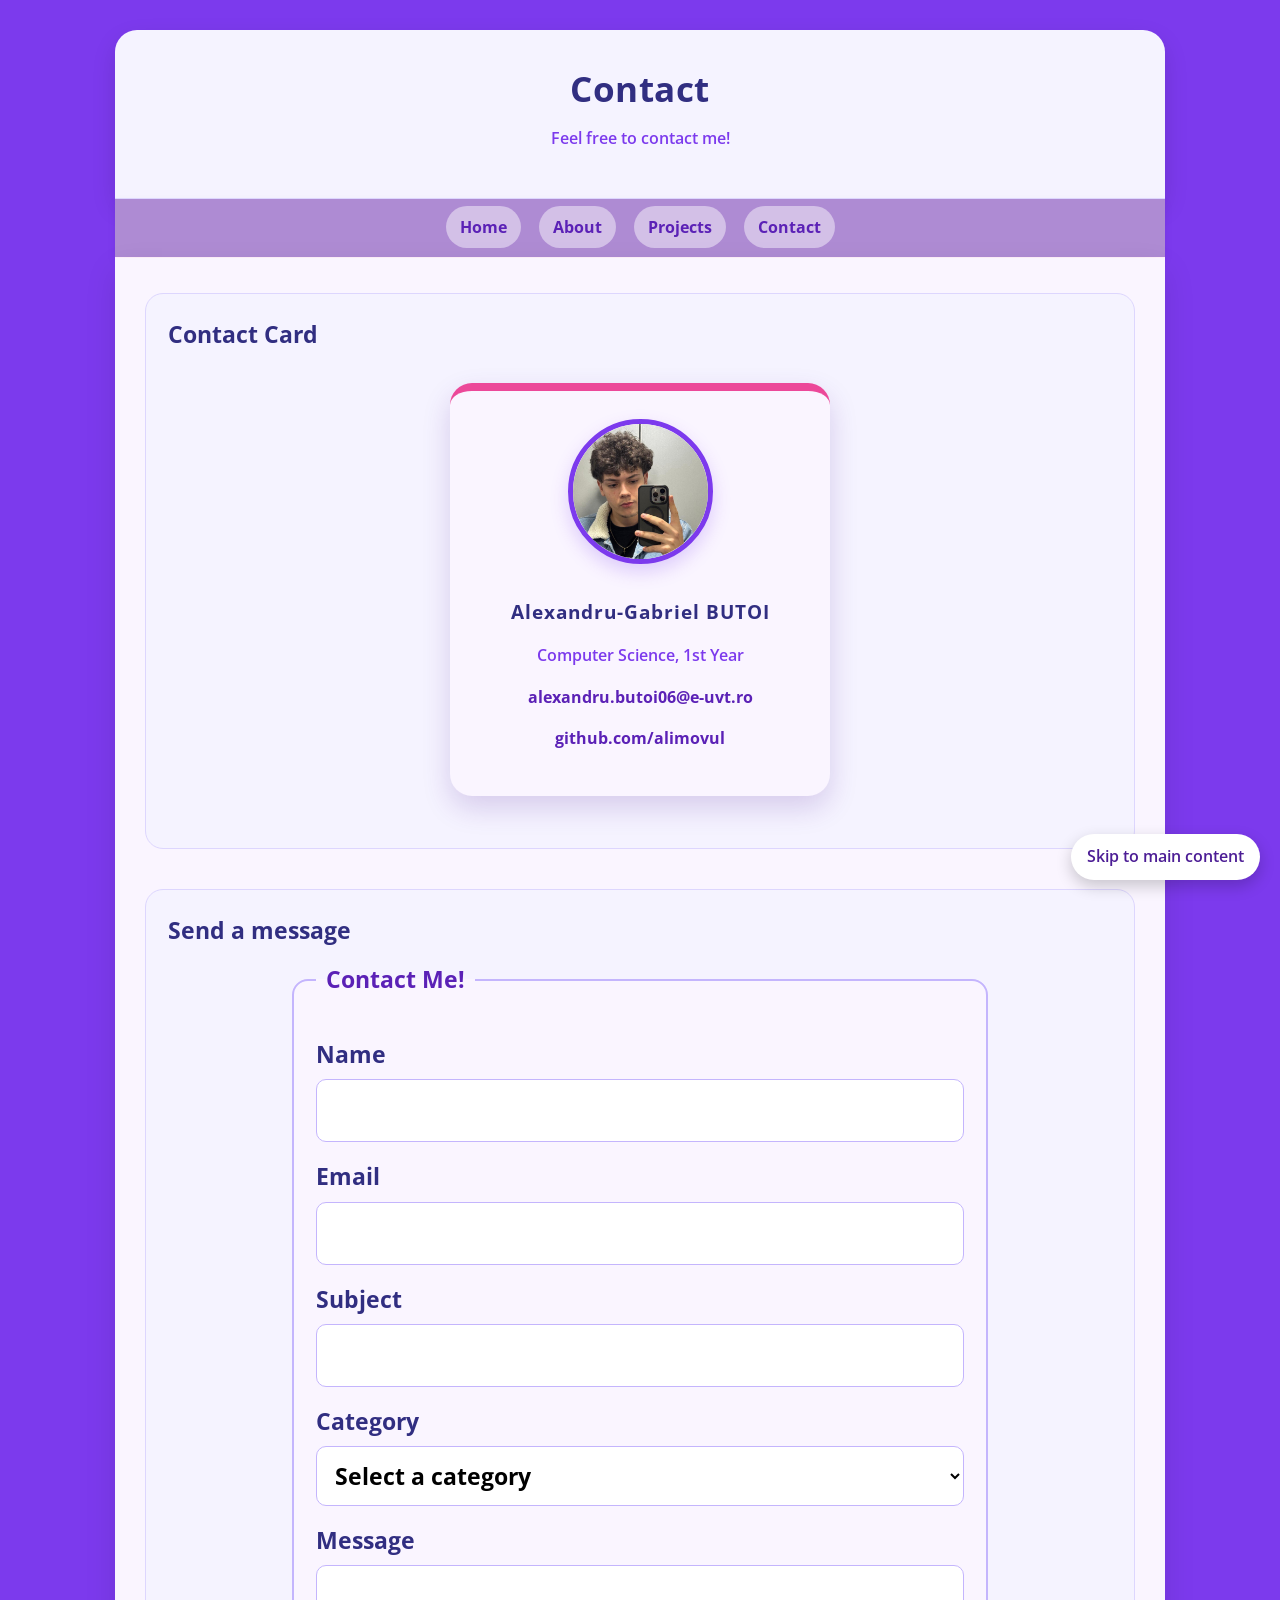
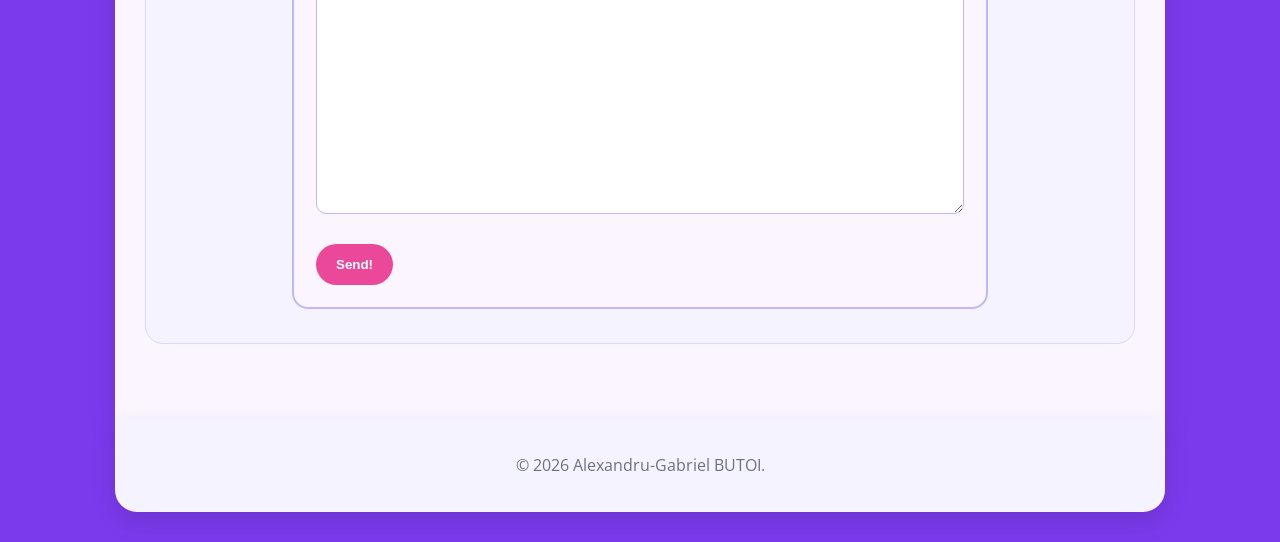
==== contact.html @ 18cc7c2d "hw1" ====
<!DOCTYPE html>
<html lang = "en">

<head>
    <meta charset="UTF-8">
    <meta name = "viewport" content = "width=device-width, initial-scale=1.0">
    <title>Alexandru-Gabriel BUTOI | Contact </title>
    <link rel = "stylesheet" href = "styles.css">
    <link rel="preconnect" href="https://fonts.googleapis.com">
    <link rel="preconnect" href="https://fonts.gstatic.com" crossorigin>
    <link href="https://fonts.googleapis.com/css2?family=Open+Sans:ital,wght@0,300..800;1,300..800&family=Patrick+Hand&display=swap" rel="stylesheet">
</head>

<body>

    <a href = "#main-content" class = "skip-link">Skip to main content</a>

    <header>
        <h1>Contact</h1>
        <p>Feel free to contact me!</p>
    </header>

    <nav>
        <ul>
            <li><a href = "index.html">Home</a></li>
            <li><a href = "about.html">About</a></li>
            <li><a href = "projects.html">Projects</a></li>
            <li><a href = "contact.html">Contact</a></li>
        </ul>
    </nav>

    <main id = "main-content">
        <section>
            <h2>Contact Card</h2>

            <div class = "card-container" id = "main-card">
                <img src = "photo.jpeg" alt = "i forgot to upload my pic :(" id="profile-image">

                <h3 id ="full-name">Alexandru-Gabriel BUTOI</h3>

                <p class = "subtitle">Computer Science, 1st Year</p>

                <p>
                    <a href="mailto:alexandru.butoi06@e-uvt.ro" class = "contact-link">
                        alexandru.butoi06@e-uvt.ro
                    </a>
                </p>

                <p>
                    <a href="https://github.com/alimovul" target = "_blank" class ="contact-link">
                        github.com/alimovul
                    </a>
                </p>
            </div>
        </section>

        <section>
            <h2>Send a message<h2>
                <form action="#" method="post">
                    <fieldset>
                        <legend>Contact Me!</legend>

                        <label for="name">Name</label>
                        <input type="text" id="name" name="name" required>

                        <label for="email">Email</label>
                        <input type="email" id="email" name="email" required>

                        <label for="subject">Subject</label>
                        <input type="text" id="subject" name="subject" required>

                        <label for="category">Category</label>
                        <select id="category" name="category" required>
                            <option value="">Select a category</option>
                            <option value="feedback">Feedback</option>
                            <option value="question">Question</option>
                            <option value="collab">Collaboration</option>
                        </select>

                        <label for="message">Message</label>
                        <textarea id="message" name="message" rows="6" required></textarea>

                        <button type="submit">Send!</button>
                    </fieldset>
                </form>
        </section>
    </main>

    <footer>
        <p>&copy; 2026 Alexandru-Gabriel BUTOI.</p>
    </footer>
</body>
---- styles.css ----
body {
    margin: 0;
    background: #7c3aed;
    font-family: "Open Sans", sans-serif;
    background-attachment: fixed;
    color: #1f2937;
    line-height: 1.6;
}

a {
    text-decoration: none;
    transition: all 0.25s ease;
}
* {
    box-sizing: border-box;
}
.skip-link {
    position: fixed;
    bottom: 20px;
    right: 20px;
    background: #ffffff;
    color: #4c1d95;
    padding: 10px 16px;
    border-radius: 999px;
    z-index: 1000;
    box-shadow: 0 6px 16px rgba(0, 0, 0, 0.2);
    font-weight: 600;
    transition: transform 0.2s ease, box-shadow 0.2s ease;
}
.skip-link:hover {
    transform: translateY(-2px);
    box-shadow: 0 10px 22px rgba(0, 0, 0, 0.25);
}

.active {
    color: #16a34a;
    font-weight: 700;
}
.indev {
    color : #d99706;
    font-weight: 700;
}
.completed {
    color: #2563eb;
    font-weight: 700;
}

header,
nav,
main,
footer {
    max-width: 1050px;
    margin: 0 auto;
}

header {
    background: #f5f3ff;
    margin-top: 30px;
    padding: 30px 25px;
    border-radius: 22px 22px 0 0;
    text-align: center;
    box-shadow: 0 10px 25px rgba(0, 0, 0, 0.12);
}

header h1 {
    margin: 0;
    color: #312e81;
    font-size: 2.2rem;
    letter-spacing: 0.5px;
}

header p {
    margin-top: 10px;
    color: #7c3aed;
    font-weight: 600;
}

nav {
    background: #ae8bd3;
    padding: 16px 24px;
    border-top: 1px solid #ddd6fe;
    border-bottom: 1px solid #fff0fb;
    box-shadow: 0 4px 10px rgba(0, 0, 0, 0.05);
}

nav ul {
    list-style: none;
    display: flex;
    gap: 18px;
    padding: 0;
    margin: 0;
    justify-content: center;
    flex-wrap: wrap;
}

nav a {
    color: #5b21b6;
    font-weight: 700;
    padding: 10px 14px;
    border-radius: 999px;
    background: rgba(255, 255, 255, 0.45);
}

nav a:hover,
nav a:focus {
    background: #ffffff;
    color: #db2777;
    transform: translateY(-2px);
}

main {
    background: #faf5ff;
    padding: 35px 30px;
    min-height: 420px;
    box-shadow: 0 12px 30px rgba(0, 0, 0, 0.1);
}

section {
    margin-bottom: 40px;
    padding: 22px;
    border-radius: 18px;
    background: #f5f3ff;
    border: 1px solid #ddd6fe;
}

section h2 {
    color: #312e81;
    margin-top: 0;
    margin-bottom: 12px;
    font-size: 1.45rem;
}

section p,
section li {
    color: #374151;
}

footer {
    background: #f5f3ff;
    text-align: center;
    padding: 18px;
    border-radius: 0 0 22px 22px;
    margin-bottom: 30px;
    color: #6b7280;
    box-shadow: 0 10px 25px rgba(0, 0, 0, 0.12);
}

.card-container {
    max-width: 380px;
    margin: 30px auto;
    padding: 28px;
    background: #faf5ff;
    border-radius: 22px;
    text-align: center;
    border-top: 8px solid #ec4899;
    box-shadow: 0 12px 28px rgba(76, 29, 149, 0.18);
}

.subtitle {
    color: #7c3aed;
    margin-bottom: 15px;
    font-weight: 600;
}

.contact-link {
    display: block;
    color: #5b21b6;
    font-weight: 700;
    margin: 10px 0;
}

.contact-link:hover,
.contact-link:focus {
    color: #db2777;
    text-decoration: underline;
}

#profile-image {
    width: 145px;
    height: 145px;
    border-radius: 50%;
    margin-bottom: 16px;
    border: 5px solid #7c3aed;
    object-fit: cover;
    box-shadow: 0 8px 18px rgba(124, 58, 237, 0.22);
}

#full-name {
    margin: 10px 0;
    color: #312e81;
    letter-spacing: 1px;
}

table {
    width: 100%;
    border-collapse: collapse;
    margin-top: 20px;
    overflow: hidden;
    border-radius: 14px;
    background: white;
}

caption {
    font-weight: 700;
    margin-bottom: 14px;
    color: #312e81;
    font-size: 1.05rem;
}

th,
td {
    border: 1px solid #ddd6fe;
    padding: 14px;
    text-align: left;
}

th {
    background: #ec4899;
    color: #ffffff;
}

tr:nth-child(even) {
    background: #faf5ff;
}

tr:hover {
    background: #fce7f3;
}

form {
    max-width: 700px;
    margin: 0 auto;
}

fieldset {
    border: 2px solid #c4b5fd;
    border-radius: 16px;
    padding: 22px;
    background: #faf5ff;
}

legend {
    font-weight: 700;
    color: #5b21b6;
    padding: 0 10px;
}

label {
    display: block;
    margin-top: 16px;
    margin-bottom: 6px;
    font-weight: 700;
    color: #312e81;
}

input,
textarea,
select {
    width: 100%;
    padding: 12px 14px;
    border: 1px solid #c4b5fd;
    border-radius: 10px;
    box-sizing: border-box;
    font: inherit;
    background: #ffffff;
    transition: border-color 0.25s ease, box-shadow 0.25s ease;
}

input:focus,
textarea:focus,
select:focus {
    outline: none;
    border-color: #ec4899;
    box-shadow: 0 0 0 4px rgba(236, 72, 153, 0.18);
}

button {
    margin-top: 20px;
    background: #ec4899;
    color: white;
    border: none;
    padding: 13px 20px;
    border-radius: 999px;
    font-weight: 700;
    cursor: pointer;
    transition: transform 0.25s ease, box-shadow 0.25s ease;
}

button:hover,
button:focus {
    transform: translateY(-2px); /* anim */
    box-shadow: 0 8px 18px rgba(124, 58, 237, 0.22);
}

ul {
    padding-left: 22px;
}

@media (max-width: 768px) {
    header,
    nav,
    main,
    footer {
        margin-left: 12px;
        margin-right: 12px;
    }

    main {
        padding: 22px 18px;
    }

    section {
        padding: 18px;
    }

    nav ul {
        gap: 10px;
    }

    header h1 {
        font-size: 1.8rem;
    }

    th,
    td {
        padding: 10px;
    }
}
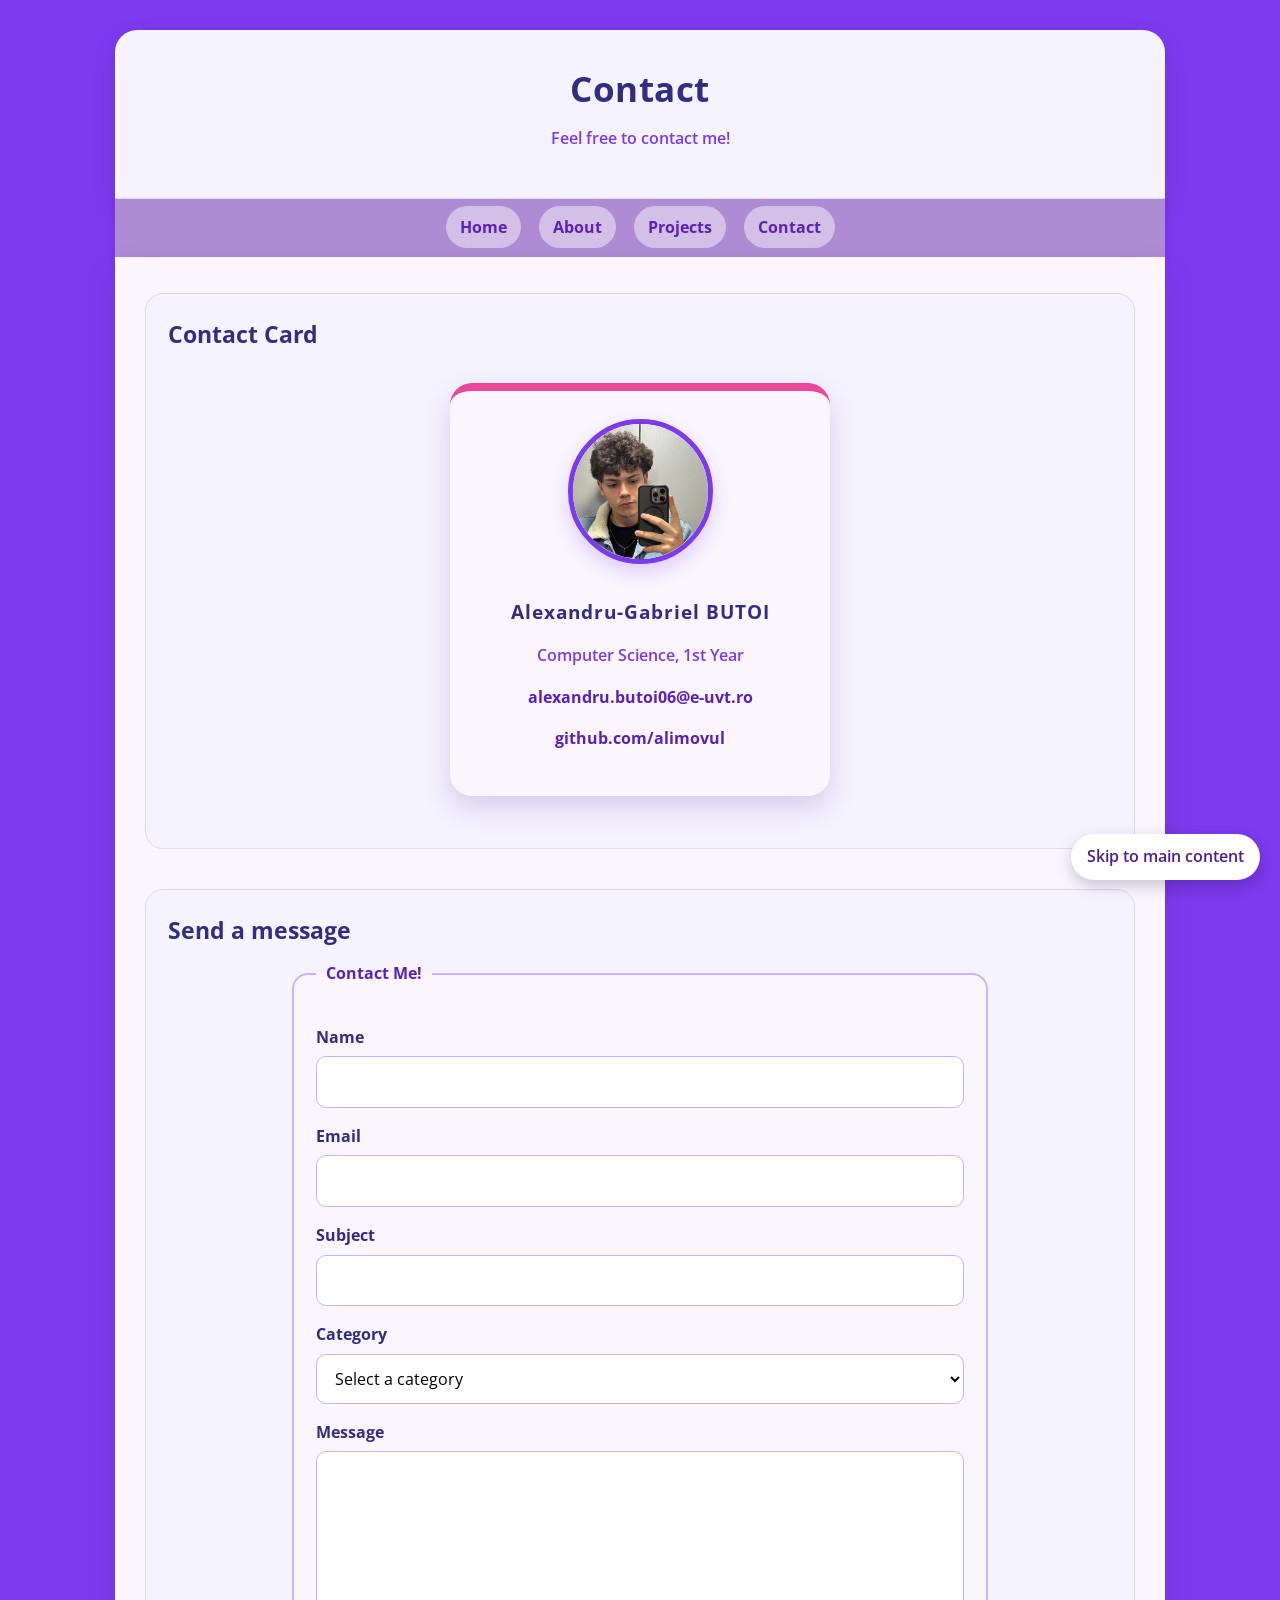
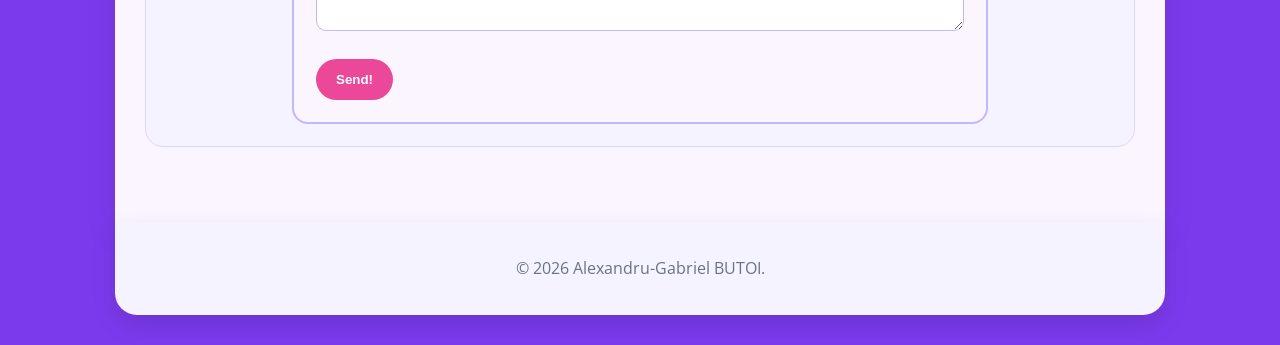
==== commit 31e6f522: "verified" ====
--- a/contact.html
+++ b/contact.html
@@ -55,7 +55,7 @@
         </section>
 
         <section>
-            <h2>Send a message<h2>
+            <h2>Send a message</h2>
                 <form action="#" method="post">
                     <fieldset>
                         <legend>Contact Me!</legend>
